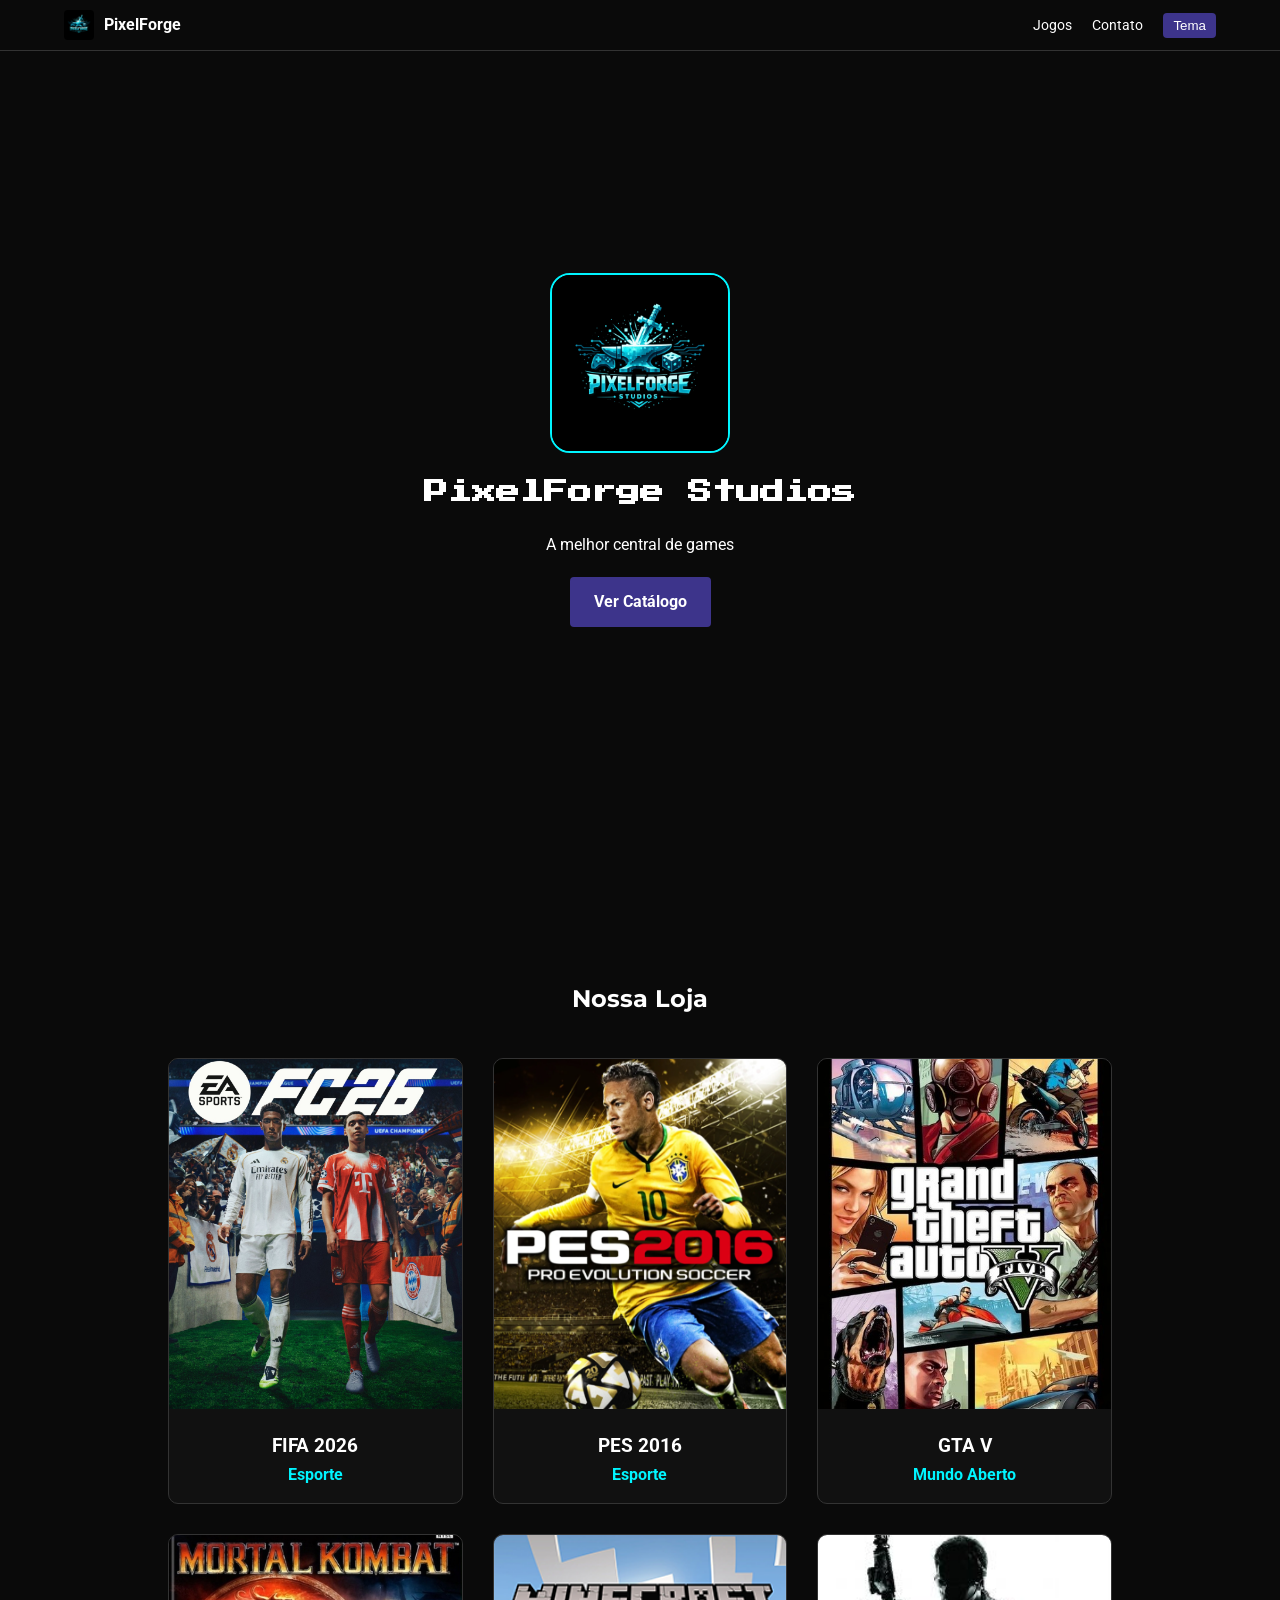
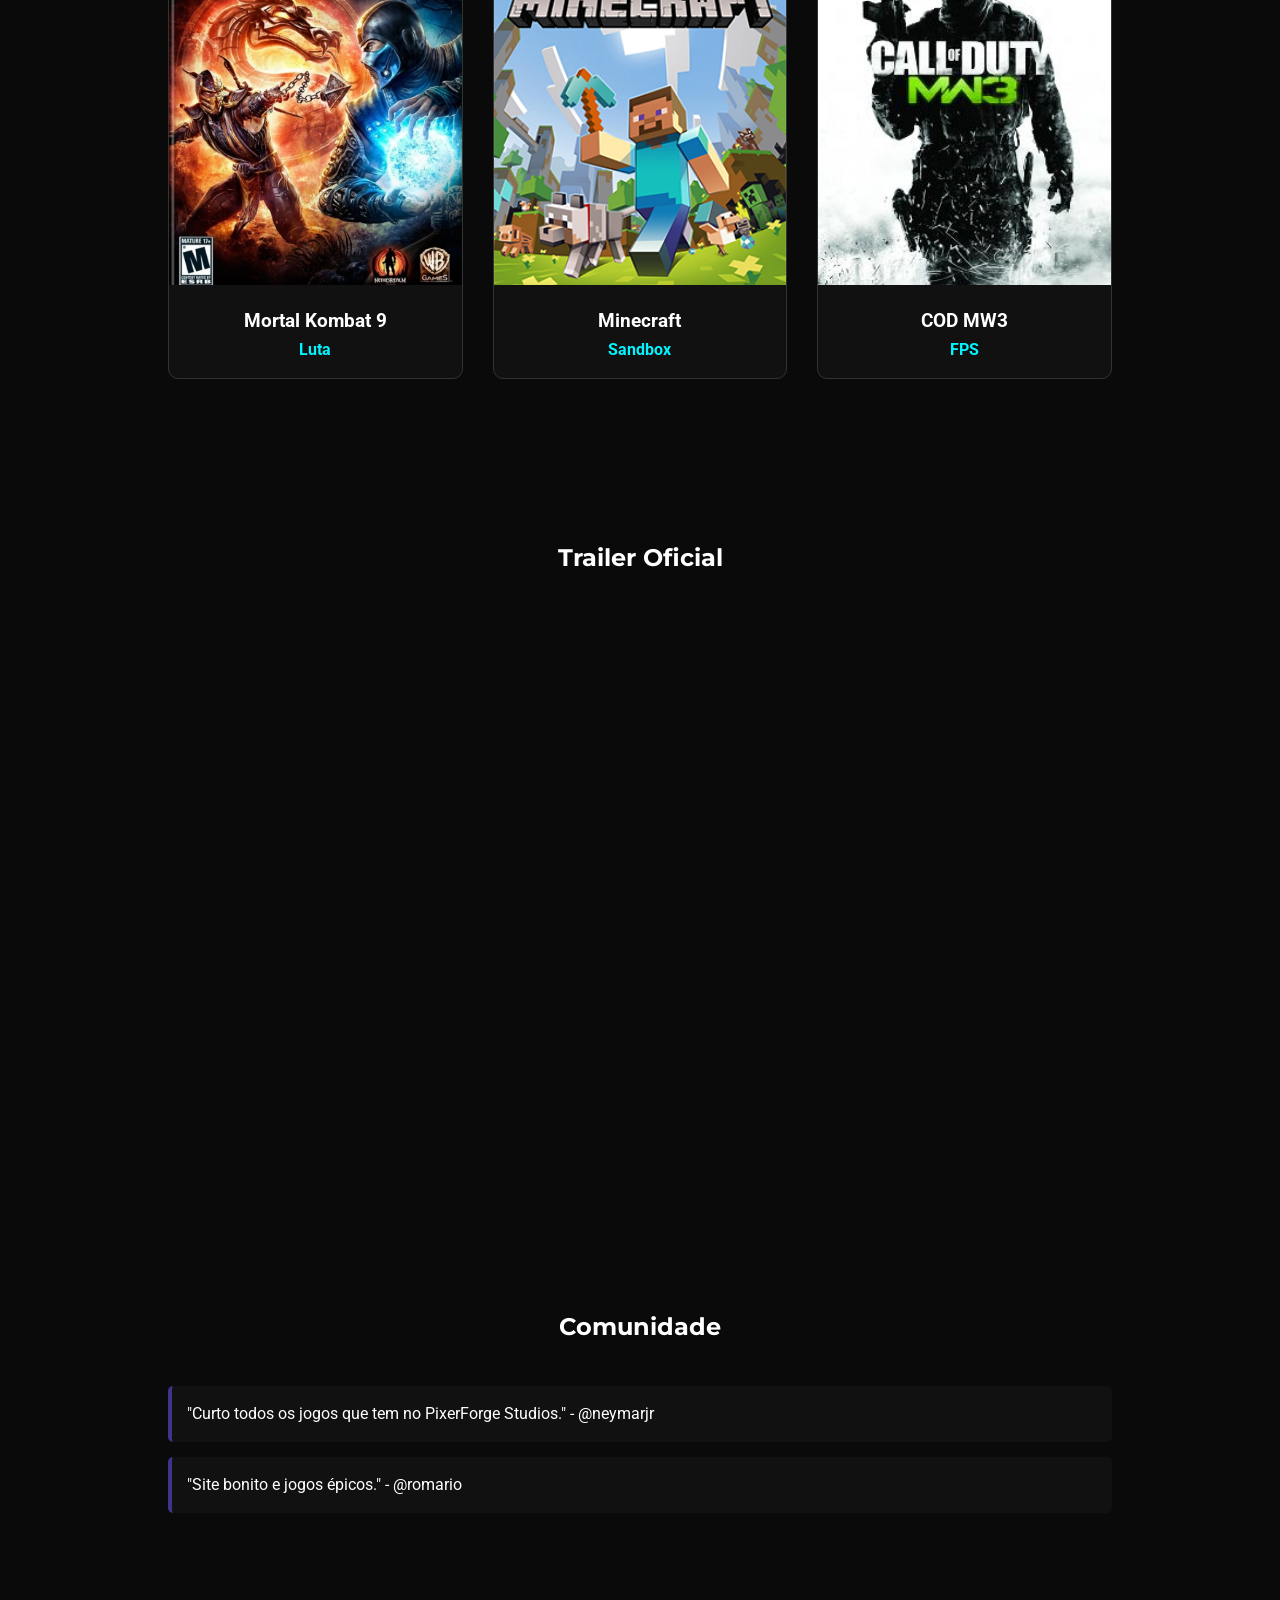
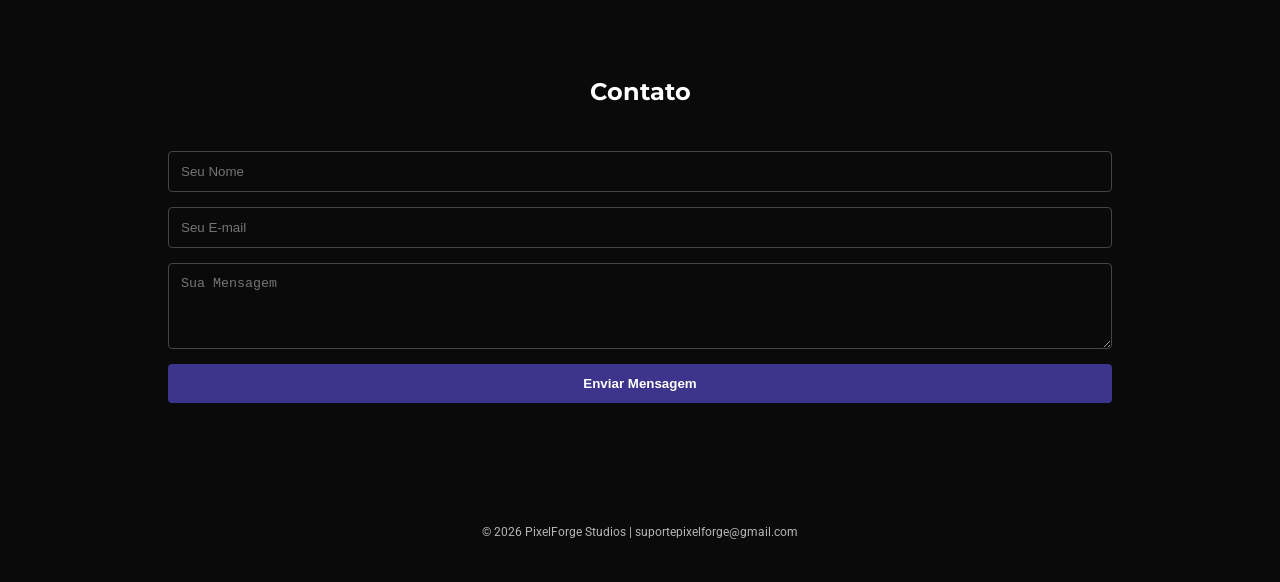
==== pixelforge-landing/index.html @ 34bfc0f6 "neyney" ====
<!DOCTYPE html>
<html lang="pt-br">
<head>
    <meta charset="UTF-8">
    <meta name="viewport" content="width=device-width, initial-scale=1.0">
    <title>PixelForge Studios</title>
    <!-- Google Fonts -->
    <link href="https://fonts.googleapis.com/css2?family=Montserrat:wght@400;700&family=Press+Start+2P&family=Roboto:wght@400;700&display=swap" rel="stylesheet">
    <link rel="stylesheet" href="styles/style.css">
</head>
<body class="dark-mode">

    <!-- Header Simples -->
    <header>
        <nav class="navbar">
            <div class="nav-logo">
                <img src="assets/img/logo.jpeg" alt="Logo Small">
                <span>PixelForge</span>
            </div>
            <ul class="nav-links">
                <li><a href="#jogos">Jogos</a></li>
                <li><a href="#contato">Contato</a></li>
                <li><button id="theme-toggle">Tema</button></li>
            </ul>
        </nav>
    </header>

    <main>
        <!-- Início: Logo em Destaque -->
        <section id="home" class="hero">
            <img src="assets/img/logo.jpeg" alt="PixelForge Logo Principal" class="hero-logo">
            <h1 class="pixel-font">PixelForge Studios</h1>
            <p>A melhor central de games</p>
            <a href="#jogos" class="btn-main">Ver Catálogo</a>
        </section>

        <!-- Seção de Jogos -->
        <section id="jogos" class="content-section">
            <h2 class="section-title">Nossa Loja</h2>
            <div class="games-grid">
                
                <!-- Jogos (Dados puxados pelo JS) -->
                <div class="game-card" data-game="fifa">
                    <img src="assets/img/fifa.jpg" alt="FIFA 26">
                    <div class="card-text">
                        <h3>FIFA 2026</h3>
                        <p class="neon-text">Esporte</p>
                    </div>
                </div>

                <div class="game-card" data-game="pes">
                    <img src="assets/img/pes.png" alt="PES 16">
                    <div class="card-text">
                        <h3>PES 2016</h3>
                        <p class="neon-text">Esporte</p>
                    </div>
                </div>

                <div class="game-card" data-game="gta">
                    <img src="assets/img/gta.jpg" alt="GTA V">
                    <div class="card-text">
                        <h3>GTA V</h3>
                        <p class="neon-text">Mundo Aberto</p>
                    </div>
                </div>

                <div class="game-card" data-game="mk9">
                    <img src="assets/img/mk9.jpg" alt="MK 9">
                    <div class="card-text">
                        <h3>Mortal Kombat 9</h3>
                        <p class="neon-text">Luta</p>
                    </div>
                </div>

                <div class="game-card" data-game="minecraft">
                    <img src="assets/img/minecraft.png" alt="Minecraft">
                    <div class="card-text">
                        <h3>Minecraft</h3>
                        <p class="neon-text">Sandbox</p>
                    </div>
                </div>

                <div class="game-card" data-game="cod">
                    <img src="assets/img/cod.jpg" alt="COD MW3">
                    <div class="card-text">
                        <h3>COD MW3</h3>
                        <p class="neon-text">FPS</p>
                    </div>
                </div>

            </div>
        </section>

        <!-- Trailer -->
        <section class="content-section">
            <h2 class="section-title">Trailer Oficial</h2>
            <div class="video-container">
                <iframe width="560" height="315" src="https://www.youtube.com/embed/vCp5JLnd1Eo?si=StjqIBEk1VEtm0f5" title="YouTube video player" frameborder="0" allow="accelerometer; autoplay; clipboard-write; encrypted-media; gyroscope; picture-in-picture; web-share" referrerpolicy="strict-origin-when-cross-origin" allowfullscreen></iframe>
            </div>
        </section>

        <!-- Comunidade -->
        <section id="comunidade" class="content-section">
            <h2 class="section-title">Comunidade</h2>
            <div class="testimonials">
                <div class="test-item">"Curto todos os jogos que tem no PixerForge Studios." - @neymarjr</div>
                <div class="test-item">"Site bonito e jogos épicos." - @romario</div>
            </div>
        </section>

        <!-- Contato -->
        <section id="contato" class="content-section">
            <h2 class="section-title">Contato</h2>
            <form id="contact-form" class="minimal-form">
                <input type="text" id="nome" placeholder="Seu Nome" required>
                <input type="email" id="email" placeholder="Seu E-mail" required>
                <textarea id="mensagem" placeholder="Sua Mensagem" rows="4" required></textarea>
                <button type="submit" class="btn-main">Enviar Mensagem</button>
            </form>
        </section>
    </main>

    <footer>
        <p>&copy; 2026 PixelForge Studios | suportepixelforge@gmail.com</p>
    </footer>

    <!-- Pop-up (Modal) -->
    <div id="game-modal" class="modal">
        <div class="modal-box">
            <span class="close-btn">&times;</span>
            <img src="" id="modal-img">
            <h2 id="modal-title" class="pixel-font"></h2>
            <p id="modal-genre" class="neon-text"></p>
            <p id="modal-desc"></p>
            <a href="#" id="modal-link" target="_blank" class="btn-main">Ir para a Loja</a>
        </div>
    </div>

    <script src="scripts/script.js"></script>
</body>
</html>
---- pixelforge-landing/styles/style.css ----
/* Cores do Projeto */
:root {
    --purple: #3D348B;
    --neon: #00F5FF;
    --bg: #0A0A0A;
    --text: #FFFFFF;
    --card: #111111;
}

body.light-mode {
    --bg: #FFFFFF;
    --text: #0A0A0A;
    --card: #F0F0F0;
}

/* Reset Geral para evitar bugs de sobreposição */
* { margin: 0; padding: 0; box-sizing: border-box; }

body {
    background-color: var(--bg);
    color: var(--text);
    font-family: 'Roboto', sans-serif;
    line-height: 1.6;
    transition: 0.3s;
}

.pixel-font { font-family: 'Press Start 2P', cursive; }
.neon-text { color: var(--neon); font-weight: bold; }

/* Header Fixa */
header {
    background: var(--bg);
    border-bottom: 1px solid #333;
    padding: 10px 5%;
    position: fixed;
    width: 100%;
    top: 0;
    z-index: 1000;
}
.navbar { display: flex; justify-content: space-between; align-items: center; }
.nav-logo { display: flex; align-items: center; gap: 10px; font-weight: bold; }
.nav-logo img { width: 30px; height: 30px; border-radius: 4px; }
.nav-links { display: flex; gap: 20px; list-style: none; }
.nav-links a { color: var(--text); text-decoration: none; font-size: 14px; }

/* Botões */
.btn-main {
    background: var(--purple);
    color: white;
    padding: 12px 24px;
    border: none;
    border-radius: 4px;
    text-decoration: none;
    cursor: pointer;
    font-weight: bold;
    display: inline-block;
}
.btn-main:hover { background: var(--neon); color: black; }

#theme-toggle { background: var(--purple); color: white; border: none; padding: 5px 10px; border-radius: 4px; cursor: pointer; }

/* Hero: Logo em destaque */
.hero {
    height: 100vh;
    display: flex;
    flex-direction: column;
    justify-content: center;
    align-items: center;
    text-align: center;
    gap: 20px;
}
.hero-logo { width: 180px; height: 180px; border-radius: 20px; border: 2px solid var(--neon); }
.hero h1 { font-size: 24px; }

/* Seções e Grid */
.content-section { padding: 80px 10%; max-width: 1200px; margin: 0 auto; }
.section-title { margin-bottom: 40px; font-family: 'Montserrat'; text-align: center; }

.games-grid {
    display: grid;
    grid-template-columns: repeat(auto-fill, minmax(250px, 1fr));
    gap: 30px;
}

.game-card {
    background: var(--card);
    border: 1px solid #333;
    border-radius: 10px;
    overflow: hidden;
    cursor: pointer;
    transition: 0.3s;
}
.game-card:hover { border-color: var(--neon); transform: translateY(-5px); }
.game-card img { width: 100%; height: 350px; object-fit: cover; }
.card-text { padding: 15px; text-align: center; }

/* Pop-up (Modal) */
.modal {
    display: none;
    position: fixed;
    z-index: 2000;
    left: 0; top: 0; width: 100%; height: 100%;
    background: rgba(0,0,0,0.95);
}
.modal-box {
    background: var(--card);
    margin: 5% auto;
    padding: 30px;
    width: 90%; max-width: 500px;
    border-radius: 10px;
    border: 1px solid var(--neon);
    text-align: center;
    position: relative;
}
#modal-img { width: 100%; height: 250px; object-fit: cover; border-radius: 8px; margin-bottom: 20px; }
.close-btn { position: absolute; right: 20px; top: 10px; font-size: 30px; cursor: pointer; color: var(--neon); }

/* Form e Vídeo */
.minimal-form { display: flex; flex-direction: column; gap: 15px; }
input, textarea { padding: 12px; background: transparent; border: 1px solid #444; color: var(--text); border-radius: 4px; }

.video-container { position: relative; padding-bottom: 56.25%; height: 0; }
.video-container iframe { position: absolute; top: 0; left: 0; width: 100%; height: 100%; border-radius: 10px; }

.testimonials { display: flex; flex-direction: column; gap: 15px; align-items: center; }
.test-item { background: var(--card); padding: 15px; border-radius: 5px; border-left: 4px solid var(--purple); width: 100%; }

footer { text-align: center; padding: 40px; font-size: 12px; opacity: 0.7; }

/* Mobile */
@media (max-width: 600px) { .nav-links { display: none; } .hero-logo { width: 120px; height: 120px; } }
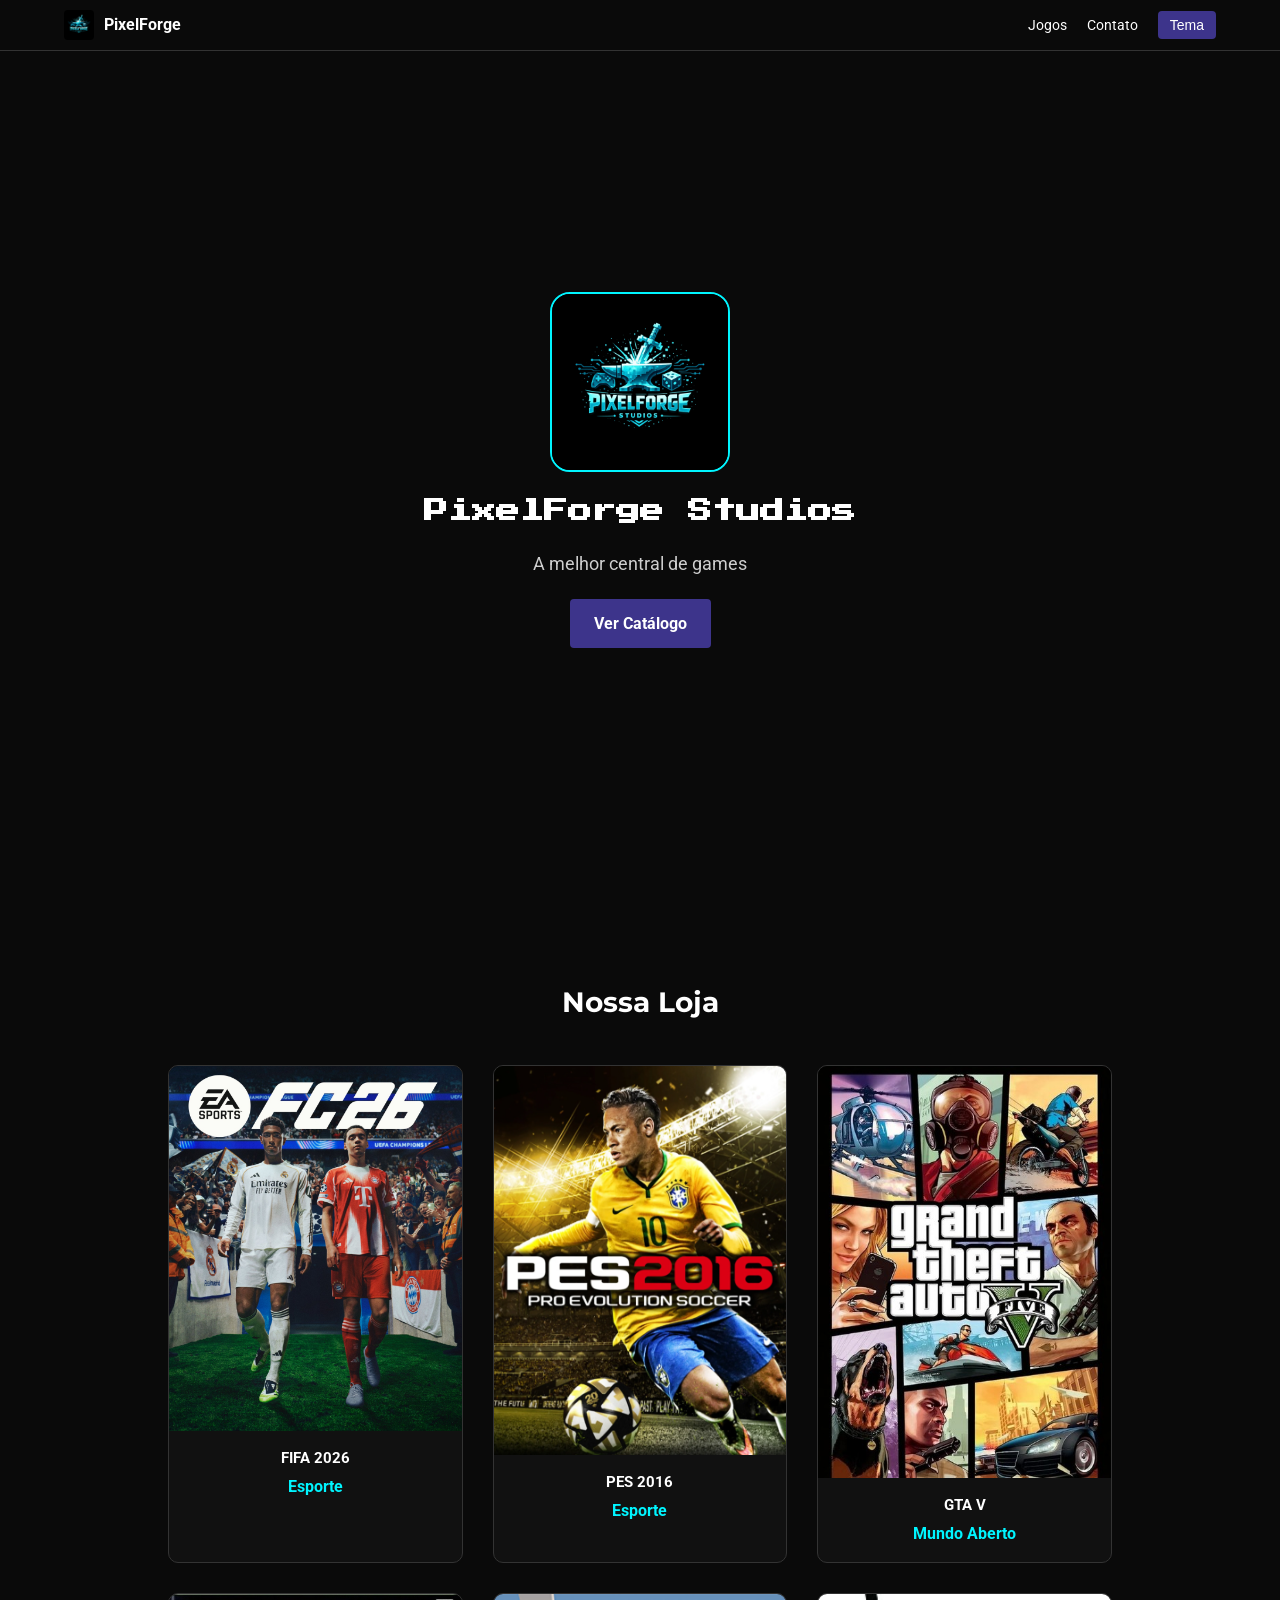
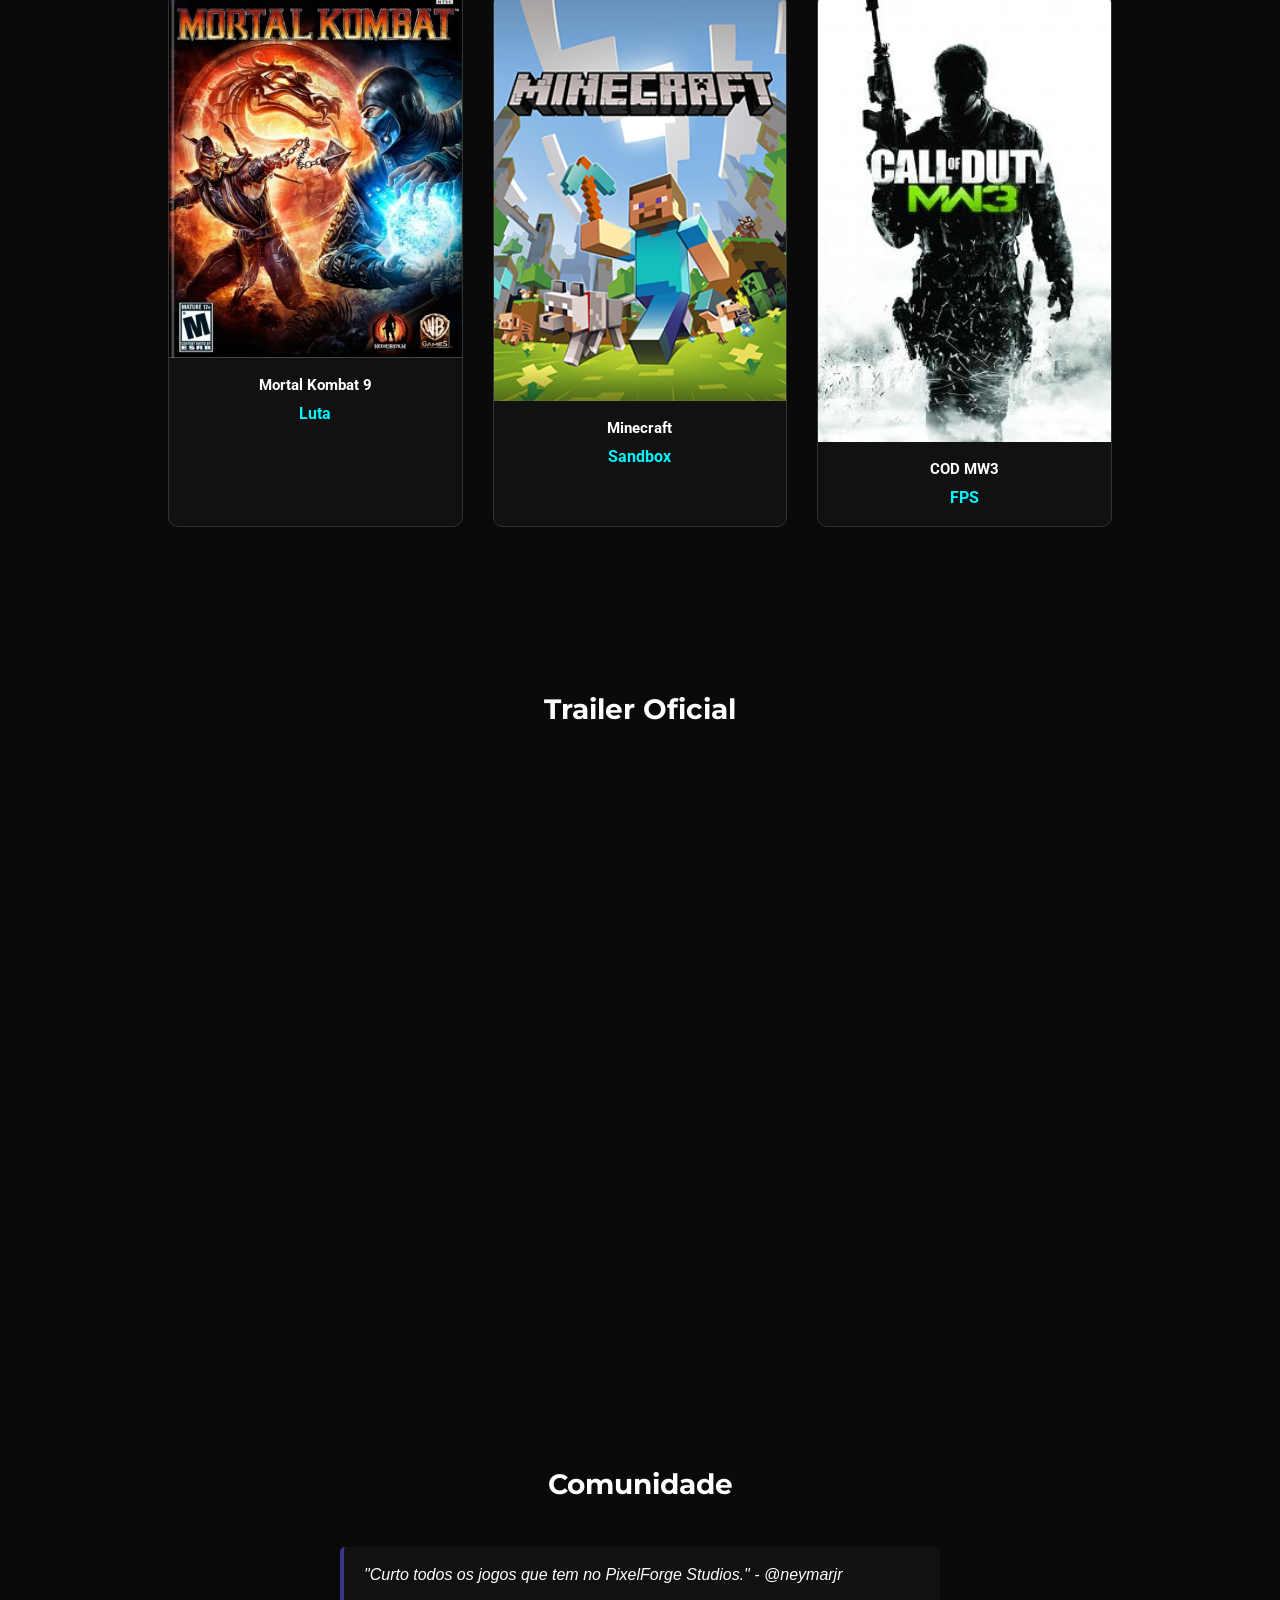
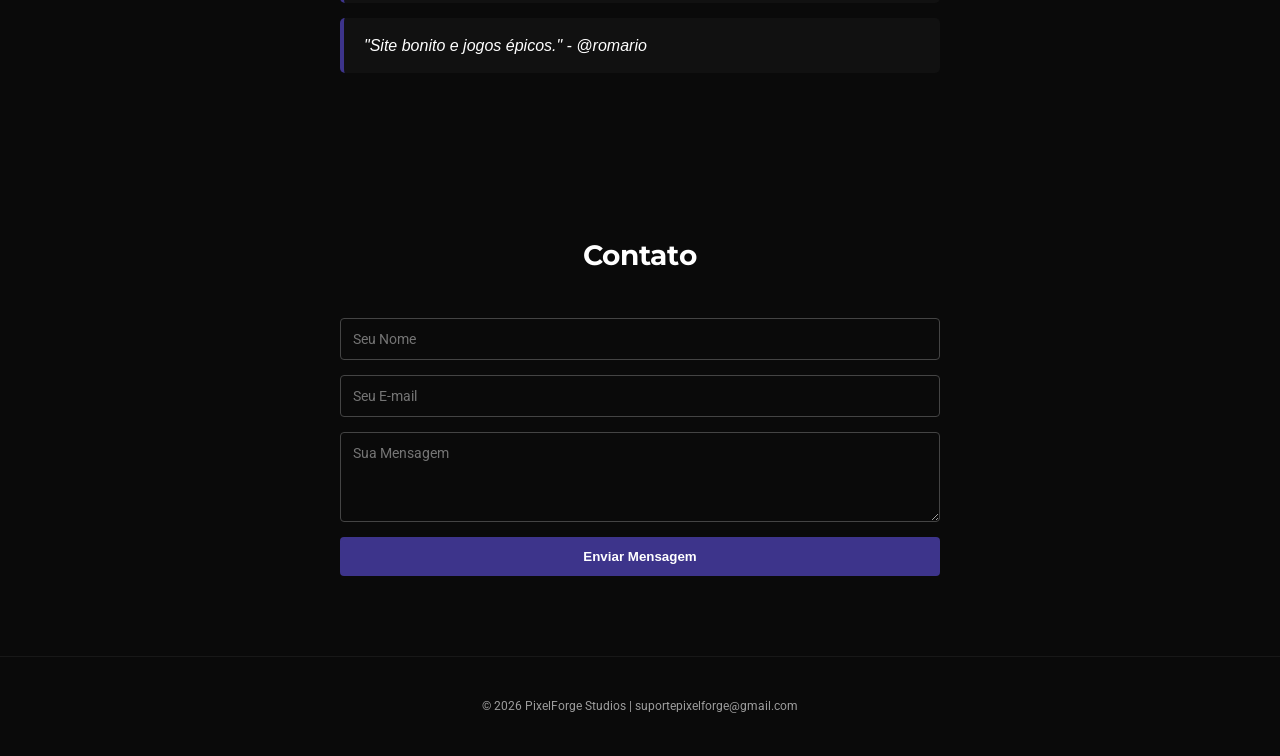
==== commit 2f518050: "Atualização" ====
--- a/pixelforge-landing/index.html
+++ b/pixelforge-landing/index.html
@@ -4,29 +4,54 @@
     <meta charset="UTF-8">
     <meta name="viewport" content="width=device-width, initial-scale=1.0">
     <title>PixelForge Studios</title>
-    <!-- Google Fonts -->
     <link href="https://fonts.googleapis.com/css2?family=Montserrat:wght@400;700&family=Press+Start+2P&family=Roboto:wght@400;700&display=swap" rel="stylesheet">
     <link rel="stylesheet" href="styles/style.css">
 </head>
 <body class="dark-mode">
 
-    <!-- Header Simples -->
+    <!-- Header -->
     <header>
         <nav class="navbar">
             <div class="nav-logo">
                 <img src="assets/img/logo.jpeg" alt="Logo Small">
                 <span>PixelForge</span>
             </div>
-            <ul class="nav-links">
+
+            <!-- Links desktop -->
+            <ul class="nav-links" id="nav-menu">
                 <li><a href="#jogos">Jogos</a></li>
                 <li><a href="#contato">Contato</a></li>
                 <li><button id="theme-toggle">Tema</button></li>
             </ul>
+
+            <!-- Botão hamburguer (só mobile) -->
+            <div class="hamburger" id="hamburger">
+                <span class="bar"></span>
+                <span class="bar"></span>
+                <span class="bar"></span>
+            </div>
         </nav>
     </header>
 
+    <!-- Overlay do drawer -->
+    <div class="drawer-overlay" id="drawer-overlay"></div>
+
+    <!-- Drawer lateral -->
+    <nav class="drawer" id="drawer">
+        <div class="drawer-header">
+            <span>Menu</span>
+            <button class="drawer-close" id="drawer-close" aria-label="Fechar menu">&#x2715;</button>
+        </div>
+        <ul class="drawer-links">
+            <li><a href="#jogos">🎮 Jogos</a></li>
+            <li><a href="#contato">✉️ Contato</a></li>
+            <li class="drawer-divider"></li>
+            <li><button id="drawer-theme-toggle">🌓 Alternar Tema</button></li>
+        </ul>
+    </nav>
+
     <main>
-        <!-- Início: Logo em Destaque -->
+        <!-- Hero -->
         <section id="home" class="hero">
             <img src="assets/img/logo.jpeg" alt="PixelForge Logo Principal" class="hero-logo">
             <h1 class="pixel-font">PixelForge Studios</h1>
@@ -34,12 +59,11 @@
             <a href="#jogos" class="btn-main">Ver Catálogo</a>
         </section>
 
-        <!-- Seção de Jogos -->
+        <!-- Jogos -->
         <section id="jogos" class="content-section">
             <h2 class="section-title">Nossa Loja</h2>
             <div class="games-grid">
-                
-                <!-- Jogos (Dados puxados pelo JS) -->
+
                 <div class="game-card" data-game="fifa">
                     <img src="assets/img/fifa.jpg" alt="FIFA 26">
                     <div class="card-text">
@@ -95,7 +119,12 @@
         <section class="content-section">
             <h2 class="section-title">Trailer Oficial</h2>
             <div class="video-container">
-                <iframe width="560" height="315" src="https://www.youtube.com/embed/vCp5JLnd1Eo?si=StjqIBEk1VEtm0f5" title="YouTube video player" frameborder="0" allow="accelerometer; autoplay; clipboard-write; encrypted-media; gyroscope; picture-in-picture; web-share" referrerpolicy="strict-origin-when-cross-origin" allowfullscreen></iframe>
+                <iframe width="560" height="315"
+                    src="https://www.youtube.com/embed/vCp5JLnd1Eo?si=StjqIBEk1VEtm0f5"
+                    title="YouTube video player" frameborder="0"
+                    allow="accelerometer; autoplay; clipboard-write; encrypted-media; gyroscope; picture-in-picture; web-share"
+                    referrerpolicy="strict-origin-when-cross-origin" allowfullscreen>
+                </iframe>
             </div>
         </section>
 
@@ -103,7 +132,7 @@
         <section id="comunidade" class="content-section">
             <h2 class="section-title">Comunidade</h2>
             <div class="testimonials">
-                <div class="test-item">"Curto todos os jogos que tem no PixerForge Studios." - @neymarjr</div>
+                <div class="test-item">"Curto todos os jogos que tem no PixelForge Studios." - @neymarjr</div>
                 <div class="test-item">"Site bonito e jogos épicos." - @romario</div>
             </div>
         </section>
@@ -124,7 +153,7 @@
         <p>&copy; 2026 PixelForge Studios | suportepixelforge@gmail.com</p>
     </footer>
 
-    <!-- Pop-up (Modal) -->
+    <!-- Modal do jogo -->
     <div id="game-modal" class="modal">
         <div class="modal-box">
             <span class="close-btn">&times;</span>
@@ -138,4 +167,4 @@
 
     <script src="scripts/script.js"></script>
 </body>
-</html>+</html>
--- a/pixelforge-landing/styles/style.css
+++ b/pixelforge-landing/styles/style.css
@@ -1,10 +1,13 @@
-/* Cores do Projeto */
+/* =============================
+   VARIÁVEIS
+   ============================= */
 :root {
     --purple: #3D348B;
     --neon: #00F5FF;
     --bg: #0A0A0A;
     --text: #FFFFFF;
     --card: #111111;
+    --drawer-width: 280px;
 }
 
 body.light-mode {
@@ -13,21 +16,28 @@
     --card: #F0F0F0;
 }
 
-/* Reset Geral para evitar bugs de sobreposição */
+/* =============================
+   RESET
+   ============================= */
 * { margin: 0; padding: 0; box-sizing: border-box; }
 
+/* =============================
+   BASE
+   ============================= */
 body {
     background-color: var(--bg);
     color: var(--text);
     font-family: 'Roboto', sans-serif;
     line-height: 1.6;
-    transition: 0.3s;
+    transition: background-color 0.3s, color 0.3s;
 }
 
 .pixel-font { font-family: 'Press Start 2P', cursive; }
-.neon-text { color: var(--neon); font-weight: bold; }
-
-/* Header Fixa */
+.neon-text  { color: var(--neon); font-weight: bold; }
+
+/* =============================
+   HEADER / NAVBAR
+   ============================= */
 header {
     background: var(--bg);
     border-bottom: 1px solid #333;
@@ -37,13 +47,185 @@
     top: 0;
     z-index: 1000;
 }
-.navbar { display: flex; justify-content: space-between; align-items: center; }
-.nav-logo { display: flex; align-items: center; gap: 10px; font-weight: bold; }
-.nav-logo img { width: 30px; height: 30px; border-radius: 4px; }
-.nav-links { display: flex; gap: 20px; list-style: none; }
-.nav-links a { color: var(--text); text-decoration: none; font-size: 14px; }
-
-/* Botões */
+
+.navbar {
+    display: flex;
+    justify-content: space-between;
+    align-items: center;
+}
+
+.nav-logo {
+    display: flex;
+    align-items: center;
+    gap: 10px;
+    font-weight: bold;
+}
+
+.nav-logo img {
+    width: 30px;
+    height: 30px;
+    border-radius: 4px;
+}
+
+/* Links no desktop */
+.nav-links {
+    display: flex;
+    align-items: center;
+    gap: 20px;
+    list-style: none;
+}
+
+.nav-links a {
+    color: var(--text);
+    text-decoration: none;
+    font-size: 14px;
+    transition: color 0.2s;
+}
+.nav-links a:hover { color: var(--neon); }
+
+/* ---- Hamburguer (só no mobile) ---- */
+.hamburger {
+    display: none;
+    flex-direction: column;
+    justify-content: center;
+    gap: 5px;
+    cursor: pointer;
+    padding: 6px;
+    background: transparent;
+    border: none;
+    z-index: 1100;
+}
+
+.bar {
+    width: 28px;
+    height: 3px;
+    background: var(--text);
+    border-radius: 3px;
+    transition: transform 0.3s, opacity 0.3s;
+}
+
+.hamburger.active .bar:nth-child(1) { transform: translateY(8px) rotate(45deg); }
+.hamburger.active .bar:nth-child(2) { opacity: 0; }
+.hamburger.active .bar:nth-child(3) { transform: translateY(-8px) rotate(-45deg); }
+
+/* =============================
+   DRAWER LATERAL (MOBILE MENU)
+   ============================= */
+
+/* Overlay escuro atrás do drawer */
+.drawer-overlay {
+    display: none;
+    position: fixed;
+    inset: 0;
+    background: rgba(0, 0, 0, 0.7);
+    z-index: 1050;
+    opacity: 0;
+    transition: opacity 0.3s;
+}
+.drawer-overlay.active {
+    display: block;
+    opacity: 1;
+}
+
+/* Painel lateral */
+.drawer {
+    position: fixed;
+    top: 0;
+    right: 0;
+    width: var(--drawer-width);
+    height: 100vh;
+    background: var(--card);
+    border-left: 2px solid var(--neon);
+    z-index: 1100;
+    display: flex;
+    flex-direction: column;
+    padding: 0;
+    transform: translateX(100%);
+    transition: transform 0.35s cubic-bezier(0.4, 0, 0.2, 1);
+    overflow-y: auto;
+}
+.drawer.active {
+    transform: translateX(0);
+}
+
+/* Cabeçalho do drawer */
+.drawer-header {
+    display: flex;
+    align-items: center;
+    justify-content: space-between;
+    padding: 18px 20px;
+    border-bottom: 1px solid #333;
+}
+
+.drawer-header span {
+    font-family: 'Press Start 2P', cursive;
+    font-size: 11px;
+    color: var(--neon);
+    letter-spacing: 1px;
+}
+
+/* Botão X de fechar */
+.drawer-close {
+    background: transparent;
+    border: 1px solid #444;
+    color: var(--text);
+    width: 36px;
+    height: 36px;
+    border-radius: 6px;
+    font-size: 20px;
+    cursor: pointer;
+    display: flex;
+    align-items: center;
+    justify-content: center;
+    line-height: 1;
+    transition: border-color 0.2s, color 0.2s;
+}
+.drawer-close:hover {
+    border-color: var(--neon);
+    color: var(--neon);
+}
+
+/* Links dentro do drawer */
+.drawer-links {
+    list-style: none;
+    padding: 20px 0;
+    flex: 1;
+}
+
+.drawer-links li a,
+.drawer-links li button {
+    display: block;
+    width: 100%;
+    padding: 16px 24px;
+    color: var(--text);
+    text-decoration: none;
+    font-size: 16px;
+    font-weight: 600;
+    background: transparent;
+    border: none;
+    text-align: left;
+    cursor: pointer;
+    border-left: 3px solid transparent;
+    transition: color 0.2s, border-color 0.2s, background 0.2s;
+    font-family: 'Roboto', sans-serif;
+}
+
+.drawer-links li a:hover,
+.drawer-links li button:hover {
+    color: var(--neon);
+    border-left-color: var(--neon);
+    background: rgba(0, 245, 255, 0.05);
+}
+
+.drawer-links .drawer-divider {
+    height: 1px;
+    background: #333;
+    margin: 10px 24px;
+}
+
+/* =============================
+   BOTÕES
+   ============================= */
 .btn-main {
     background: var(--purple);
     color: white;
@@ -54,31 +236,68 @@
     cursor: pointer;
     font-weight: bold;
     display: inline-block;
+    transition: background 0.2s, color 0.2s;
 }
 .btn-main:hover { background: var(--neon); color: black; }
 
-#theme-toggle { background: var(--purple); color: white; border: none; padding: 5px 10px; border-radius: 4px; cursor: pointer; }
-
-/* Hero: Logo em destaque */
+#theme-toggle {
+    background: var(--purple);
+    color: white;
+    border: none;
+    padding: 6px 12px;
+    border-radius: 4px;
+    cursor: pointer;
+    font-size: 14px;
+    transition: background 0.2s, color 0.2s;
+}
+#theme-toggle:hover { background: var(--neon); color: black; }
+
+/* =============================
+   HERO
+   ============================= */
 .hero {
-    height: 100vh;
+    min-height: 100vh;
     display: flex;
     flex-direction: column;
     justify-content: center;
     align-items: center;
     text-align: center;
     gap: 20px;
-}
-.hero-logo { width: 180px; height: 180px; border-radius: 20px; border: 2px solid var(--neon); }
-.hero h1 { font-size: 24px; }
-
-/* Seções e Grid */
-.content-section { padding: 80px 10%; max-width: 1200px; margin: 0 auto; }
-.section-title { margin-bottom: 40px; font-family: 'Montserrat'; text-align: center; }
-
+    padding: 100px 20px 60px;
+}
+
+.hero-logo {
+    width: 180px;
+    height: 180px;
+    border-radius: 20px;
+    border: 2px solid var(--neon);
+}
+
+.hero h1 { font-size: clamp(16px, 4vw, 24px); }
+.hero p  { font-size: clamp(14px, 3vw, 18px); opacity: 0.8; }
+
+/* =============================
+   SEÇÕES
+   ============================= */
+.content-section {
+    padding: 80px 10%;
+    max-width: 1200px;
+    margin: 0 auto;
+}
+
+.section-title {
+    margin-bottom: 40px;
+    font-family: 'Montserrat', sans-serif;
+    text-align: center;
+    font-size: clamp(18px, 4vw, 28px);
+}
+
+/* =============================
+   GRID DE JOGOS
+   ============================= */
 .games-grid {
     display: grid;
-    grid-template-columns: repeat(auto-fill, minmax(250px, 1fr));
+    grid-template-columns: repeat(auto-fill, minmax(240px, 1fr));
     gap: 30px;
 }
 
@@ -88,44 +307,167 @@
     border-radius: 10px;
     overflow: hidden;
     cursor: pointer;
-    transition: 0.3s;
-}
-.game-card:hover { border-color: var(--neon); transform: translateY(-5px); }
-.game-card img { width: 100%; height: 350px; object-fit: cover; }
+    transition: border-color 0.3s, transform 0.3s;
+}
+.game-card:hover {
+    border-color: var(--neon);
+    transform: translateY(-5px);
+}
+.game-card img {
+    width: 100%;
+    height: auto;
+    display: block;
+}
 .card-text { padding: 15px; text-align: center; }
-
-/* Pop-up (Modal) */
+.card-text h3 { margin-bottom: 4px; font-size: 15px; }
+
+/* =============================
+   MODAL
+   ============================= */
 .modal {
     display: none;
     position: fixed;
     z-index: 2000;
-    left: 0; top: 0; width: 100%; height: 100%;
-    background: rgba(0,0,0,0.95);
-}
+    left: 0; top: 0;
+    width: 100%; height: 100%;
+    background: rgba(0, 0, 0, 0.92);
+    overflow-y: auto;
+}
+
 .modal-box {
     background: var(--card);
     margin: 5% auto;
     padding: 30px;
-    width: 90%; max-width: 500px;
+    width: 90%;
+    max-width: 500px;
     border-radius: 10px;
     border: 1px solid var(--neon);
     text-align: center;
     position: relative;
 }
-#modal-img { width: 100%; height: 250px; object-fit: cover; border-radius: 8px; margin-bottom: 20px; }
-.close-btn { position: absolute; right: 20px; top: 10px; font-size: 30px; cursor: pointer; color: var(--neon); }
-
-/* Form e Vídeo */
-.minimal-form { display: flex; flex-direction: column; gap: 15px; }
-input, textarea { padding: 12px; background: transparent; border: 1px solid #444; color: var(--text); border-radius: 4px; }
-
-.video-container { position: relative; padding-bottom: 56.25%; height: 0; }
-.video-container iframe { position: absolute; top: 0; left: 0; width: 100%; height: 100%; border-radius: 10px; }
-
-.testimonials { display: flex; flex-direction: column; gap: 15px; align-items: center; }
-.test-item { background: var(--card); padding: 15px; border-radius: 5px; border-left: 4px solid var(--purple); width: 100%; }
-
-footer { text-align: center; padding: 40px; font-size: 12px; opacity: 0.7; }
-
-/* Mobile */
-@media (max-width: 600px) { .nav-links { display: none; } .hero-logo { width: 120px; height: 120px; } }+
+#modal-img {
+    width: 100%;
+    height: 220px;
+    object-fit: cover;
+    border-radius: 8px;
+    margin-bottom: 20px;
+    display: block;
+}
+
+#modal-title  { margin-bottom: 10px; font-size: clamp(12px, 3vw, 18px); }
+#modal-genre  { margin-bottom: 12px; }
+#modal-desc   { margin-bottom: 20px; font-size: 14px; line-height: 1.6; }
+
+.close-btn {
+    position: absolute;
+    right: 16px;
+    top: 8px;
+    font-size: 32px;
+    cursor: pointer;
+    color: var(--neon);
+    line-height: 1;
+}
+
+/* =============================
+   FORMULÁRIO
+   ============================= */
+.minimal-form {
+    display: flex;
+    flex-direction: column;
+    gap: 15px;
+    max-width: 600px;
+    margin: 0 auto;
+}
+
+input, textarea {
+    padding: 12px;
+    background: transparent;
+    border: 1px solid #444;
+    color: var(--text);
+    border-radius: 4px;
+    font-family: 'Roboto', sans-serif;
+    font-size: 14px;
+    transition: border-color 0.2s;
+}
+input:focus, textarea:focus {
+    outline: none;
+    border-color: var(--neon);
+}
+
+/* =============================
+   VÍDEO
+   ============================= */
+.video-container {
+    position: relative;
+    padding-bottom: 56.25%;
+    height: 0;
+    overflow: hidden;
+    border-radius: 10px;
+}
+.video-container iframe {
+    position: absolute;
+    top: 0; left: 0;
+    width: 100%; height: 100%;
+    border-radius: 10px;
+}
+
+/* =============================
+   DEPOIMENTOS
+   ============================= */
+.testimonials {
+    display: flex;
+    flex-direction: column;
+    gap: 15px;
+    align-items: center;
+}
+.test-item {
+    background: var(--card);
+    padding: 15px 20px;
+    border-radius: 5px;
+    border-left: 4px solid var(--purple);
+    width: 100%;
+    max-width: 600px;
+    font-style: italic;
+}
+
+/* =============================
+   FOOTER
+   ============================= */
+footer {
+    text-align: center;
+    padding: 40px 20px;
+    font-size: 12px;
+    opacity: 0.6;
+    border-top: 1px solid #222;
+}
+
+/* =============================
+   RESPONSIVIDADE
+   ============================= */
+@media (max-width: 768px) {
+    .hamburger { display: flex; }
+    .nav-links  { display: none; } /* escondido — drawer substitui */
+
+    .hero-logo { width: 130px; height: 130px; }
+
+    .games-grid {
+        grid-template-columns: repeat(auto-fill, minmax(200px, 1fr));
+        gap: 20px;
+    }
+
+    .content-section { padding: 60px 6%; }
+}
+
+@media (max-width: 480px) {
+    .hero h1 { font-size: 14px; }
+    .hero-logo { width: 100px; height: 100px; }
+
+    .games-grid { grid-template-columns: 1fr 1fr; gap: 12px; }
+
+
+    .modal-box { margin: 10% auto; padding: 20px; }
+    #modal-img { height: 160px; }
+
+    .content-section { padding: 50px 5%; }
+}
